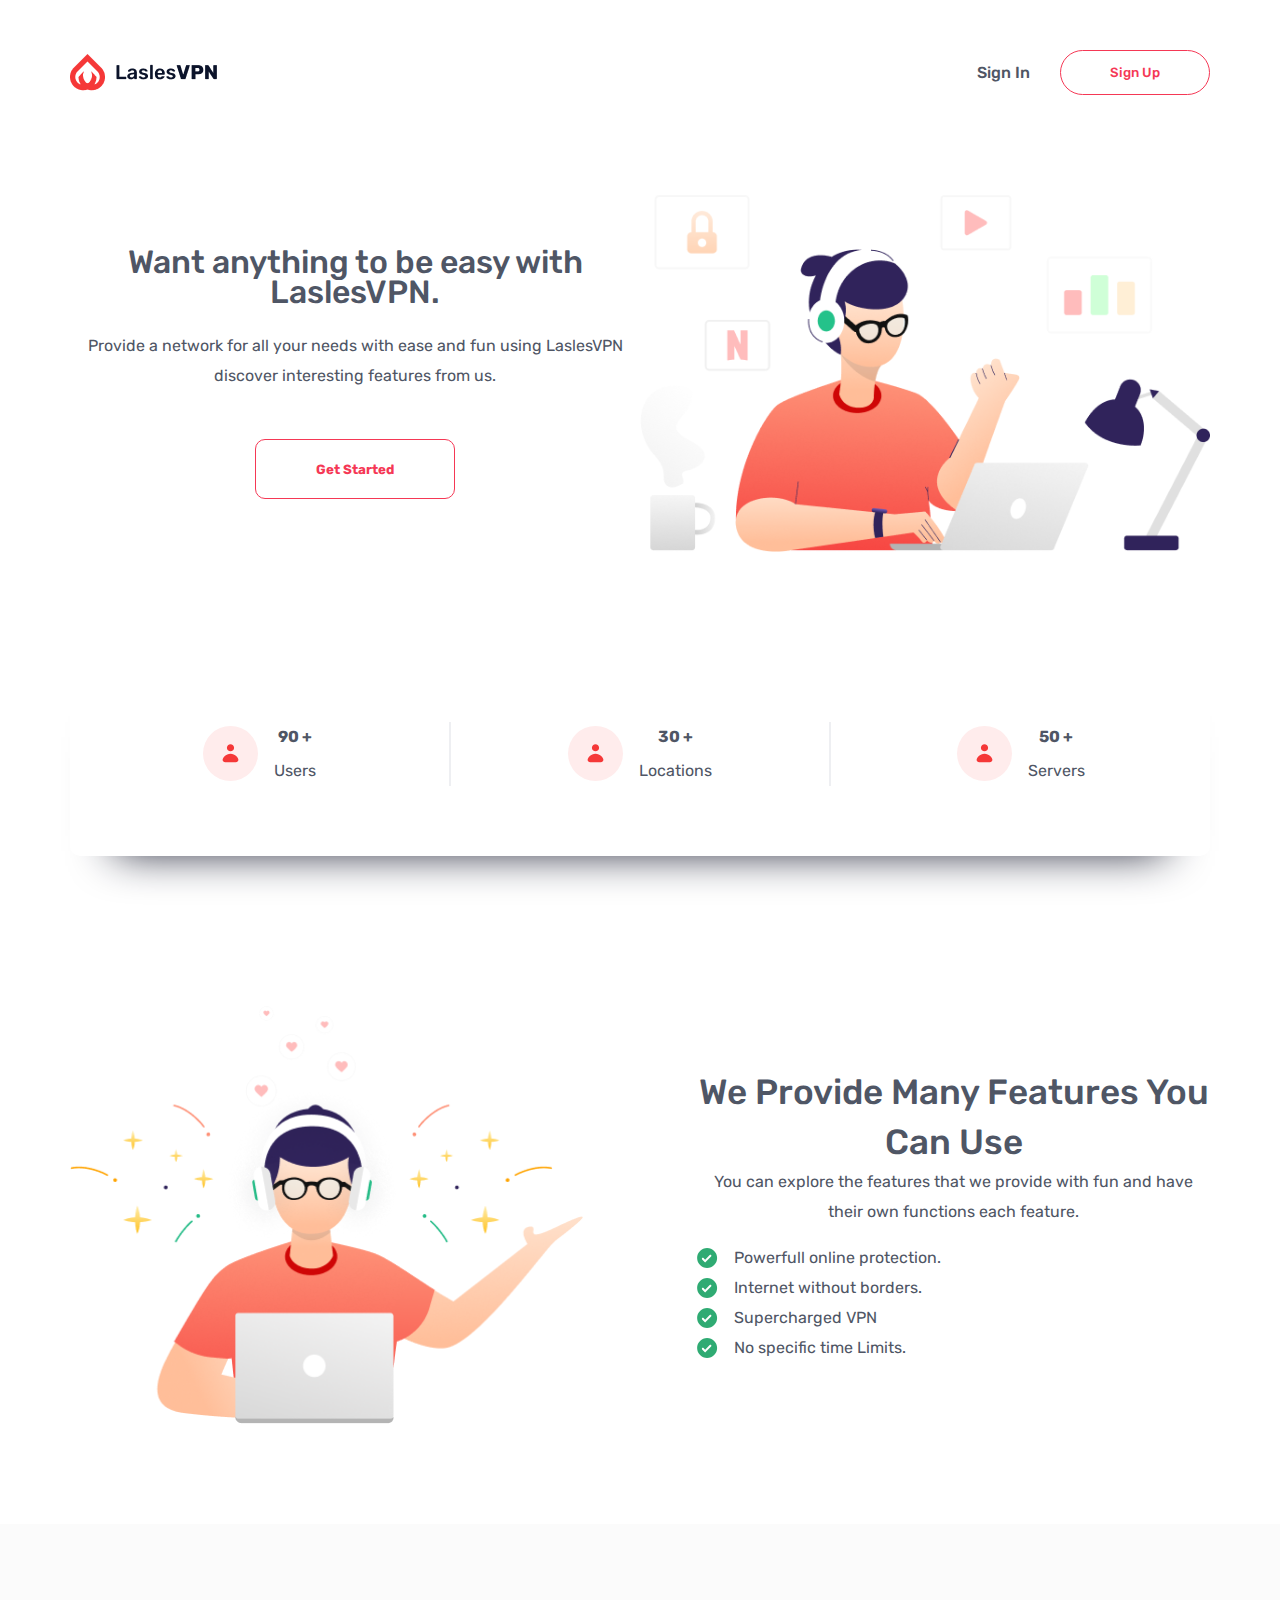
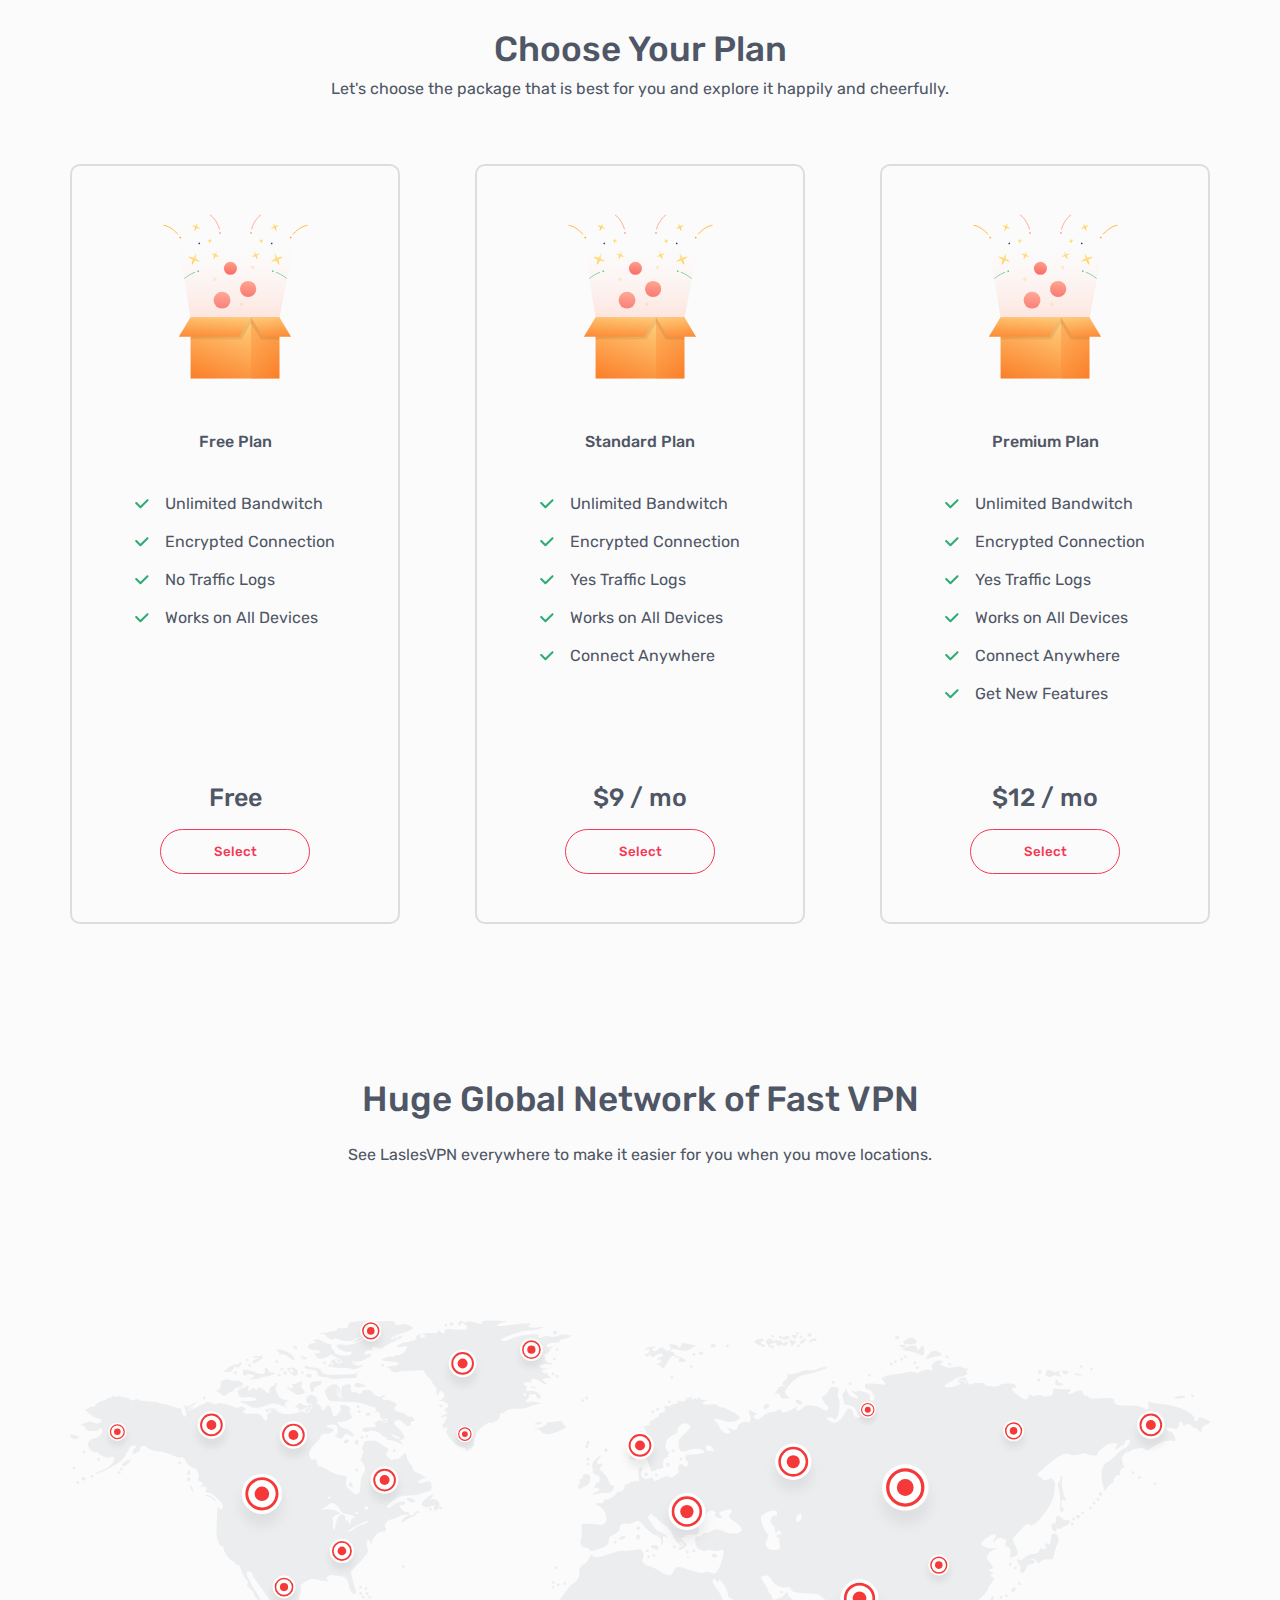
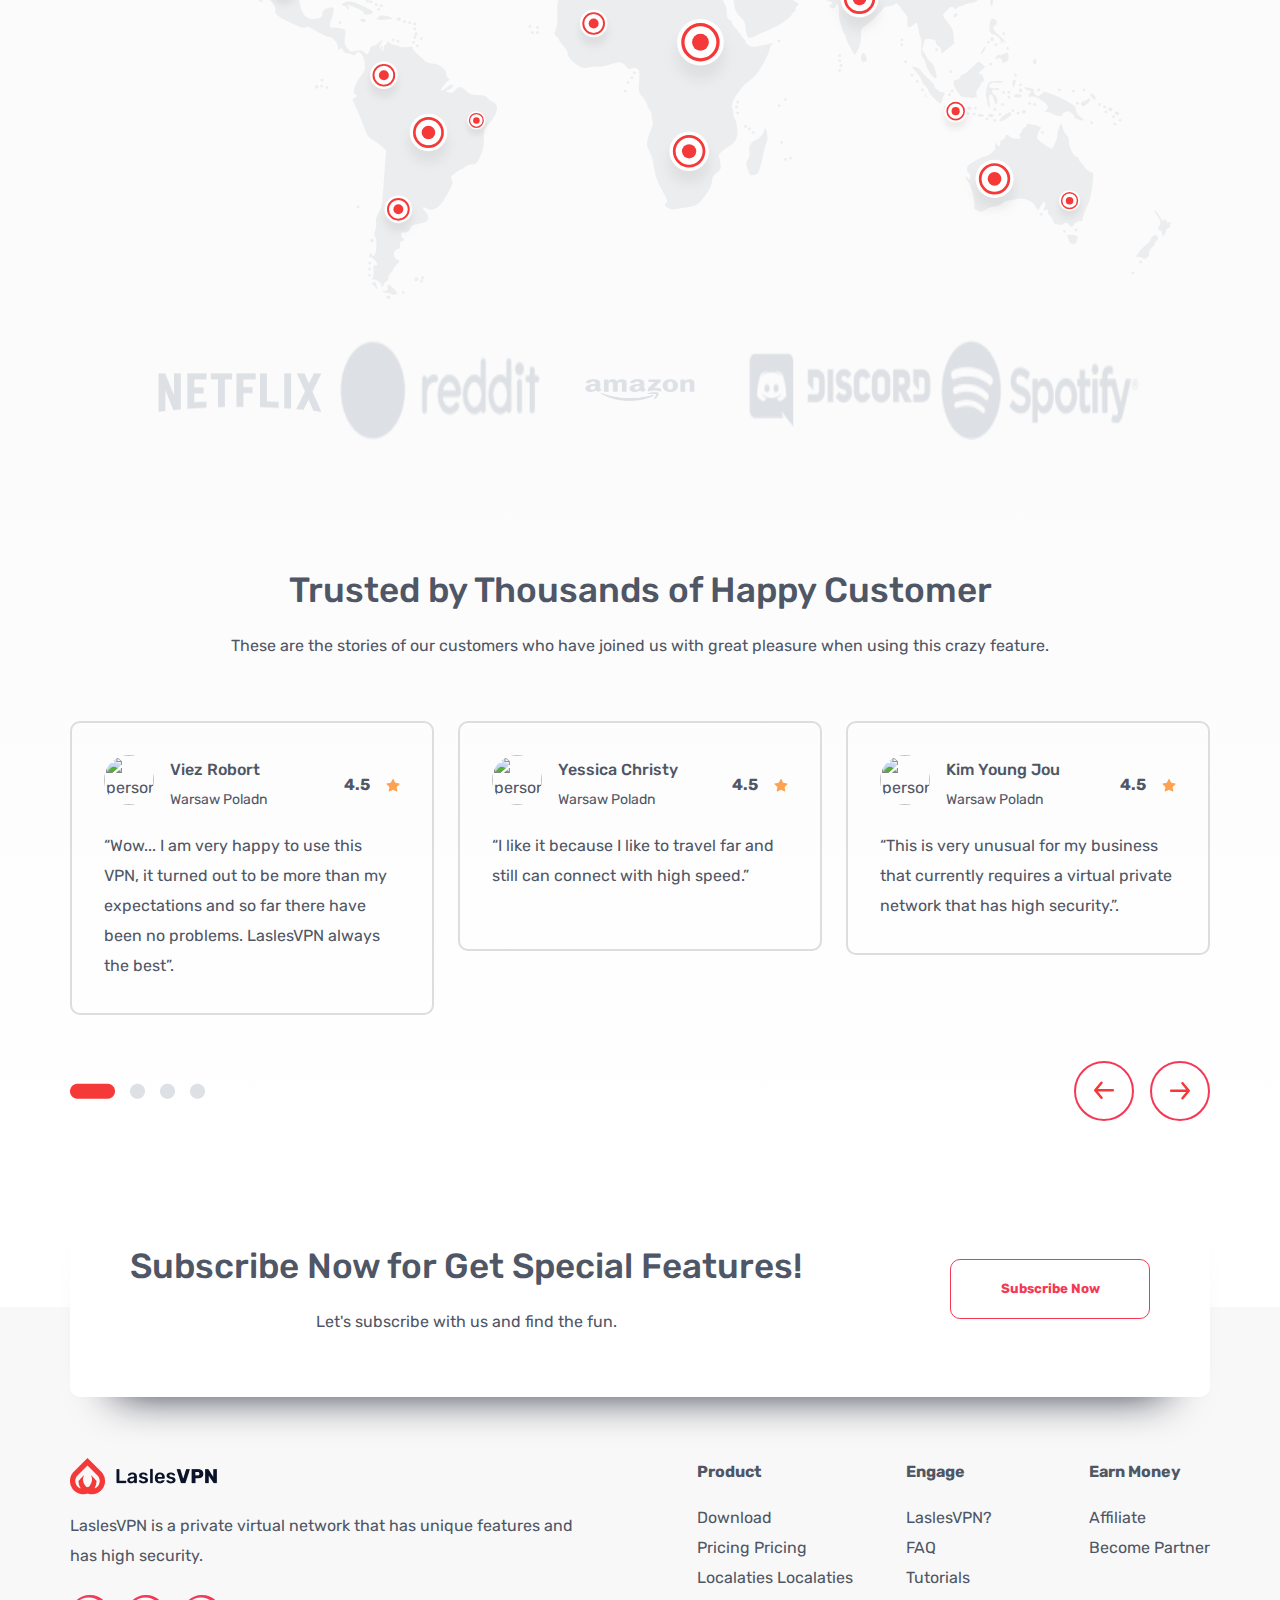
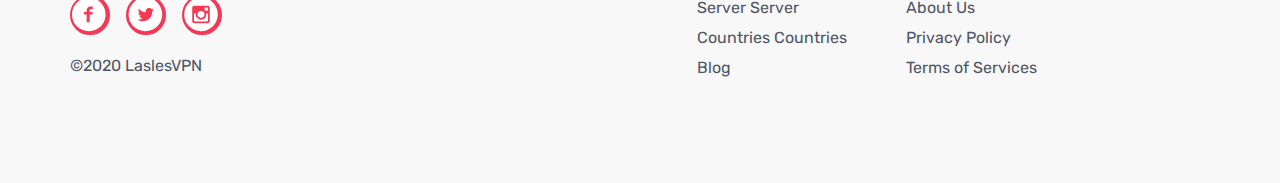
==== index.html @ 98fa870f "mobile-responsive" ====
<html>

<head>
    <title>Lasles VPN </title>
    <meta name="viewport" content="width=device-width, initial-scale=1.0">
    <link
        href="https://fonts.googleapis.com/css2?family=Rubik:ital,wght@0,300;0,400;0,500;0,700;0,800;1,300;1,400&display=swap"
        rel="stylesheet">
    <link rel="stylesheet" href="../css/reset.css">
    <link rel="stylesheet" href="../css/layout.css">
    <link rel="stylesheet" href="../css/style.css">
</head>

<body id="body">
    <header class="navbar-section ">
        <nav class="navbar d--flex flex--column-toggle justify-content--between whitespace-aside">
            <div class="d--flex align-items--center justify-content--between">
                <a href="#" title="Homepage">
                    <img src="./images/Logo.png" alt="LaslesVPN logo">
                </a>
                <button class="navbar__hamburger-button mobile-only" id="hamburger-btn">
                    <img class="navbar__hamburger--size-sm" src="./images/hamburger.svg"
                        alt="menu to toggle navigation options ">
                </button>
            </div>
            <ul class=" align-self--center d--flex flex--column-toggle" id="nav-items-container">
                <li class="nav-item">
                    <a class="nav-item__link" href="#" title="About">About</a>
                </li>
                <li class="nav-item">
                    <a class="nav-item__link" href="#" title="Features">Features</a>
                </li>
                <li class="nav-item">
                    <a class="nav-item__link" href="#" title="Pricing">Pricing</a>
                </li>
                <li class="nav-item">
                    <a class="nav-item__link" href="#" title="Testimonial">Testimonial</a>
                </li>
                <li class="nav-item">
                    <a class="nav-item__link" href="#" title="Help">Help</a>
                </li>
                <li class="mobile-only" class="nav-item">
                    <a class="nav-item__link" href="#" title="Help">Sign In</a>
                </li>
                <li class="mobile-only" class="nav-item">
                    <a class="nav-item__link" href="#" title="Help">Sign Up</a>
                </li>
            </ul>
            <ul class=" mobile--hidden-flex d--flex flex--column-toggle align-items--center ">
                <li class="nav-item">
                    <a class="nav-item__link text--bold-500" href="#" title="Sign In">
                        Sign In
                    </a>
                </li>
                <li class="nav-item">
                    <a href="#" title="Sign Up">
                        <button class="button button--rounded">
                            Sign Up
                        </button>
                    </a>
                </li>
            </ul>
        </nav>
    </header>

    <section class="banner-section ">
        <div class="d--flex justify-content--between align-items--center flex--column-toggle whitespace-aside">
            <div class="text--center flex--one content--width-100">
                <h1 class="text--bold-500 text--lineheight-70text--size-bg">
                    Want anything to be easy with LaslesVPN.
                </h1>
                <p class="margin--t-4">
                    Provide a network for all your needs with ease and fun using LaslesVPN discover interesting features
                    from us.
                </p>
                <button class="button button--flat margin--t-5">
                    Get Started
                </button>
            </div>
            <div class="flex--one content--width-100 mobile-only-margin--t-5">
                <img class="banner__image" src="./images/working.png" alt="banner image of a person working privately">
            </div>
        </div>
    </section>

    <section class="info-section ">
        <div class="d--flex align-items--center justify-content--between info-section__box whitespace-aside">
            <div class="flex--center flex--one info-item flex--column-toggle ">
                <div class="info__icon-box--rounded flex--center">
                    <img src="./images/user.svg" alt="user.svg">
                </div>
                <div
                    class="d--flex align-items--center justify-content-center flex--column beside-mobile-margin--l-3 mobile-only-margin--t-3">
                    <p class="text--bold-700">
                        90 +
                    </p>
                    <p class="margin--t-1">
                        Users
                    </p>
                </div>
            </div>
            <div class="flex--center flex--one info-item flex--column-toggle ">
                <div class="info__icon-box--rounded flex--center">
                    <img src="./images/user.svg" alt="user.svg">
                </div>
                <div class="flex--center flex--column beside-mobile-margin--l-3 mobile-only-margin--t-3">
                    <p class="text--bold-700">
                        30 +
                    </p>
                    <p class="margin--t-1">
                        Locations
                    </p>
                </div>
            </div>
            <div class="flex--center flex--one info-item flex--column-toggle ">
                <div class="info__icon-box--rounded flex--center">
                    <img src="./images/user.svg" alt="user.svg">
                </div>
                <div class="flex--center flex--column beside-mobile-margin--l-3 mobile-only-margin--t-3">
                    <p class="text--bold-700">
                        50 +
                    </p>
                    <p class="margin--t-1">
                        Servers
                    </p>
                </div>
            </div>
        </div>
    </section>

    <section class="features-section ">
        <div class="d--flex justify-content-between align-items--center flex--column-toggle whitespace-aside">
            <img class="flex--one content--width-100" src="./images/features.png" alt="amazed by features">
            <div class="beside-mobile__gap">

            </div>
            <div class="content--width-100 flex--one mobile-only-margin--t-5  ">
                <h2 class="text--size-md text--bold-500 text--center text--line text--lineheight-50">We Provide Many
                    Features You Can Use</h2>
                <h4 class="text--size-nm text--bold-nm text--center ">
                    You can explore the features that we provide with fun and have their own functions each feature.
                </h4>
                <ul class="margin--t-3">
                    <li>
                        <div class="d--flex">
                            <img class="feature__image" src="./images/check.svg">
                            <p>Powerfull online protection.</p>
                        </div>
                    </li>
                    <li>
                        <div class="d--flex">
                            <img class="feature__image" src="./images/check.svg">
                            <p>Internet without borders.</p>
                        </div>
                    </li>
                    <li>
                        <div class="d--flex">
                            <img class="feature__image" src="./images/check.svg">
                            <p>Supercharged VPN</p>
                        </div>
                    </li>
                    <li>
                        <div class="d--flex">
                            <img class="feature__image" src="./images/check.svg">
                            <p> No specific time Limits.</p>
                        </div>
                    </li>
                </ul>
            </div>
        </div>
    </section>

    <section class="plans-section ">
        <div class="whitespace-aside">
            <h2 class="text--bold-500 text--size-md text--lineheight-50 text--center ">
                Choose Your Plan
            </h2>
            <h4 class="text--center text--bold-400">
                Let's choose the package that is best for you and explore it happily and cheerfully.
            </h4>

            <ul class="plan-items-container d--flex justify-content--between align-items--center flex--column-toggle">
                <li class="plan-item content--width-100 flex--one d--flex flex--column">
                    <div class="flex--center">
                        <img class="margin--t-5 plans__image-gift" src="./images/gift.svg" alt="gift.svg">
                    </div>
                    <p class="text--bold-500 text--center margin--t-5">Free Plan</p>
                    <div class="d--flex justify-content--center">
                        <ul class=" margin--t-4">
                            <li class="d--flex margin--t-2">
                                <img class="plans__image-checked" src="./images/checked.svg" alt="checked.svg">
                                <p> Unlimited Bandwitch </p>
                            </li>
                            <li class="d--flex margin--t-2">
                                <img class="plans__image-checked" src="./images/checked.svg" alt="checked.svg">
                                <p> Encrypted Connection </p>
                            </li>
                            <li class="d--flex margin--t-2">
                                <img class="plans__image-checked" src="./images/checked.svg" alt="checked.svg">
                                <p> No Traffic Logs </p>
                            </li>
                            <li class="d--flex margin--t-2">
                                <img class="plans__image-checked" src="./images/checked.svg" alt="checked.svg">
                                <p> Works on All Devices </p>
                            </li>
                        </ul>
                    </div>
                    <div class="d--flex justify-content--end align-items--center flex--column flex--grow-1 margin--b-5">
                        <p class="text--bold-500 margin--t-5 text--size-sm">Free</p>
                        <button class="button button--rounded margin--t-3">
                            Select
                        </button>
                    </div>
                </li>
                <li class="plan-item content--width-100 flex--one d--flex flex--column">
                    <div class="flex--center">
                        <img class="margin--t-5 plans__image-gift" src="./images/gift.svg" alt="gift.svg">
                    </div>
                    <p class="text--bold-500 text--center margin--t-5">Standard Plan</p>
                    <div class="d--flex justify-content--center">
                        <ul class=" margin--t-4">
                            <li class="d--flex margin--t-2">
                                <img class="plans__image-checked" src="./images/checked.svg" alt="checked.svg">
                                <p> Unlimited Bandwitch </p>
                            </li>
                            <li class="d--flex margin--t-2">
                                <img class="plans__image-checked" src="./images/checked.svg" alt="checked.svg">
                                <p> Encrypted Connection </p>
                            </li>
                            <li class="d--flex margin--t-2">
                                <img class="plans__image-checked" src="./images/checked.svg" alt="checked.svg">
                                <p> Yes Traffic Logs </p>
                            </li>
                            <li class="d--flex margin--t-2">
                                <img class="plans__image-checked" src="./images/checked.svg" alt="checked.svg">
                                <p> Works on All Devices </p>
                            </li>
                            <li class="d--flex margin--t-2">
                                <img class="plans__image-checked" src="./images/checked.svg" alt="checked.svg">
                                <p> Connect Anywhere </p>
                            </li>
                        </ul>
                    </div>
                    <div class="d--flex justify-content--end align-items--center flex--column flex--grow-1 margin--b-5">
                        <p class="text--bold-500 margin--t-5 text--size-sm">$9 / <span>mo</span></p>
                        <button class="button button--rounded margin--t-3">
                            Select
                        </button>
                    </div>
                </li>
                <li class="plan-item content--width-100 flex--one d--flex flex--column">
                    <div class="flex--center">
                        <img class="margin--t-5 plans__image-gift" src="./images/gift.svg" alt="gift.svg">
                    </div>
                    <p class="text--bold-500 text--center margin--t-5">Premium Plan</p>
                    <div class="d--flex justify-content--center">
                        <ul class=" margin--t-4">
                            <li class="d--flex margin--t-2">
                                <img class="plans__image-checked" src="./images/checked.svg" alt="checked.svg">
                                <p> Unlimited Bandwitch </p>
                            </li>
                            <li class="d--flex margin--t-2">
                                <img class="plans__image-checked" src="./images/checked.svg" alt="checked.svg">
                                <p> Encrypted Connection </p>
                            </li>
                            <li class="d--flex margin--t-2">
                                <img class="plans__image-checked" src="./images/checked.svg" alt="checked.svg">
                                <p> Yes Traffic Logs </p>
                            </li>
                            <li class="d--flex margin--t-2">
                                <img class="plans__image-checked" src="./images/checked.svg" alt="checked.svg">
                                <p> Works on All Devices </p>
                            </li>
                            <li class="d--flex margin--t-2">
                                <img class="plans__image-checked" src="./images/checked.svg" alt="checked.svg">
                                <p> Connect Anywhere </p>
                            </li>
                            <li class="d--flex margin--t-2">
                                <img class="plans__image-checked" src="./images/checked.svg" alt="checked.svg">
                                <p> Get New Features </p>
                            </li>
                        </ul>
                    </div>
                    <div class="d--flex justify-content--end align-items--center flex--column flex--grow-1 margin--b-5">
                        <p class="text--bold-500 margin--t-5 text--size-sm">$12 / <span>mo</span></p>
                        <button class="button button--rounded margin--t-3">
                            Select
                        </button>
                    </div>
                </li>
            </ul>
        </div>
    </section>

    <section class="network-section ">
        <div class="whitespace-aside">
            <!-- <div> -->
            <h2 class="text--size-md text--bold-500 text--center text--lineheight-50">
                Huge Global Network of Fast VPN
            </h2>
            <p class="text--bold-400 text--center margin--t-3">
                See LaslesVPN everywhere to make it easier for you when you move locations.
            </p>
            <!-- </div> -->
            <img class="network__image content--width-100" src="./images/Huge Global.svg" alt="a picture of world map">
        </div>
    </section>

    <section class="sponser-section ">
        <div class=" sponser__image-container flex--center whitespace-aside">
            <img class="sponser__image" src="./images/netflix.png" alt="netflix logo">
            <img class="sponser__image" src="./images/reddit.png" alt="reddit logo">
            <img class="sponser__image" src="./images/amazon.png" alt="amazon logo">
            <img class="sponser__image" src="./images/discord.png" alt="discord logo">
            <img class="sponser__image" src="./images/spotify.png" alt="spotify logo">
        </div>
    </section>

    <section class="testimonial-section ">
        <div class="whitespace-aside">
            <h2 class="text--size-md text--bold-500 text--lineheight-50 text--center ">
                Trusted by Thousands of Happy Customer
            </h2>
            <h4 class="text--bold-400 text--center margin--t-3">
                These are the stories of our customers who have joined us with great pleasure when using this crazy
                feature.
            </h4>
            <div class="testimonial__items-container flex--column-toggle flex--center">
                <div class="testimonial__item">
                    <div class="d--flex">
                        <img class="testimonial__image-sm-round" src="https://thispersondoesnotexist.com/image"
                            alt="person.jpg">
                        <div class="flex--grow-1 justify-content--end margin--l-3">
                            <p class="text--bold-500">Viez Robort</p>
                            <p class="text--size-vm">Warsaw Poladn</p>
                        </div>
                        <div class="flex--center">
                            <p class="text--bold"> 4.5 </p>
                            <img class="margin--l-3" src="./images/star.svg">
                        </div>
                    </div>
                    <p class="margin--t-3">
                        “Wow... I am very happy to use this VPN, it turned out to be more than my expectations and
                        so far there have been no problems. LaslesVPN always the best”.
                    </p>
                </div>
                <div class="testimonial__item">
                    <div class="d--flex">
                        <img class="testimonial__image-sm-round" src="https://thispersondoesnotexist.com/image"
                            alt="person.jpg">
                        <div class="flex--grow-1 justify-content--end margin--l-3">
                            <p class="text--bold-500">Yessica Christy</p>
                            <p class="text--size-vm">Warsaw Poladn</p>
                        </div>
                        <div class="flex--center">
                            <p class="text--bold"> 4.5 </p>
                            <img class="margin--l-3" src="./images/star.svg">
                        </div>
                    </div>
                    <p class="margin--t-3">
                        “I like it because I like to travel far and still can connect with high speed.”
                    </p>
                </div>
                <div class="testimonial__item">
                    <div class="d--flex">
                        <img class="testimonial__image-sm-round" src="https://thispersondoesnotexist.com/image"
                            alt="person.jpg">
                        <div class="flex--grow-1 justify-content--end margin--l-3">
                            <p class="text--bold-500">Kim Young Jou</p>
                            <p class="text--size-vm">Warsaw Poladn</p>
                        </div>
                        <div class="flex--center">
                            <p class="text--bold"> 4.5 </p>
                            <img class="margin--l-3" src="./images/star.svg">
                        </div>
                    </div>
                    <p class="margin--t-3">
                        “This is very unusual for my business that currently requires a virtual private network that has
                        high security.”.
                    </p>
                </div>
            </div>

            <div class="d--flex justify-content--between align-items--center margin--t-3">
                <div>
                    <img src="./images/Group 1300.png" alt="current indicator for testimonals">
                </div>
                <div class="d--flex justify-content--between">
                    <div class="testimonial__image-control flex--center">
                        <img class="testimonial__image-left" src="./images/left.svg" alt="let arrow">
                    </div>
                    <div class="testimonial__image-control flex--center margin--l-3">
                        <img class="testimonial__image-right" src="./images/left.svg" alt="right arrow">
                    </div>
                </div>
            </div>
        </div>
    </section>

    <section class="subscription-section ">
        <div
            class="d--flex flex--column-toggle justify-content--between align-items--center subscription__box whitespace-aside">
            <div>
                <h2 class="text--bold-500 text--lineheight-50 text--size-md text--center">Subscribe Now for Get Special
                    Features!</h2>
                <h4 class="text--bold-400 text--center margin--t-3 ">Let's subscribe with us and find the fun.</h4>
            </div>
            <button class="button button--flat mobile-only-margin--t-5">
                Subscribe Now
            </button>
        </div>
    </section>

    <footer class="footer-section ">
        <div class="d--flex justify-content--between align-items--center flex--column-toggle-reverse whitespace-aside">
            <div class="flex--one content--width-100 mobile-only-margin--t-5 mobile-only-text--center">
                <img src="./images/Logo.png" alt="logo of LaslesVPN">
                <p class="margin--t-3">
                    LaslesVPN is a private virtual network that has unique features and has high security.
                </p>
                <div class="d--flex margin--t-4 mobile-only-justify-content--center">
                    <div class="footer__image-container">
                        <img src="./images/facebook.svg" alt="facebook logo">
                    </div>
                    <div class="footer__image-container">
                        <img src="./images/twitter.svg" alt="twitter logo">
                    </div>
                    <div class="footer__image-container">
                        <img src="./images/insta.svg" alt="instagram logo">
                    </div>
                </div>
                <p class=" mobile-only-text--center margin--t-3">©2020 LaslesVPN</p>
            </div>
            <div class="beside-mobile__gap">
            </div>
            <div class="flex--one content--width-100 d--flex justify-content--between">
                <div>
                    <p class="text--bold">Product</p>
                    <ul class="margin--t-3">
                        <li>
                            <a href="#" title="Download">Download</a>
                        </li>
                        <li>
                            Pricing
                            <a href="#" title="Pricing">Pricing</a>
                        </li>
                        <li>
                            Localaties
                            <a href="#" title="Localaties">Localaties</a>
                        </li>
                        <li>
                            Server
                            <a href="#" title="Server">Server</a>
                        </li>
                        <li>
                            Countries
                            <a href="#" title="Countries">Countries</a>
                        </li>
                        <li>
                            <a href="#" title="Blog">Blog</a>

                        </li>
                    </ul>
                </div>
                <div>
                    <p class="text--bold">Engage</p>
                    <ul class="margin--t-3">
                        <li>
                            <a href="#" title="LaslesVPN?">LaslesVPN?</a>
                        </li>
                        <li>
                            <a href="#" title="FAQ">FAQ</a>
                        </li>
                        <li>
                            <a href="#" title="Tutorials">Tutorials</a>
                        </li>
                        <li>
                            <a href="#" title="About Us">About Us</a>
                        </li>
                        <li>
                            <a href="#" title="Privacy Policy">Privacy Policy</a>
                        </li>
                        <li>
                            <a href="#" title="Terms of Services">Terms of Services</a>
                        </li>
                    </ul>
                </div>
                <div>
                    <p class="text--bold">Earn Money</p>
                    <ul class="margin--t-3">
                        <li>
                            <a href="#" title="Affiliate">Affiliate</a>

                        </li>
                        <li>
                            <a href="#" title="Become Partner">Become Partner</a>

                        </li>
                    </ul>
                </div>
            </div>
        </div>
    </footer>
</body>

<script>
    let hamburger_btn = document.getElementById("hamburger-btn");
    if (hamburger_btn) {
        hamburger_btn.addEventListener('click', () => {
            let nav_items = document.getElementById("nav-items-container");
            if (nav_items) {
                // nav_items.style.height="200px";
                nav_items.classList.toggle("nav-items-container--show")
            }
        })
    }
</script>

</html>
---- css/layout.css ----
.whitespace-aside {
  max-width: 1140px;
  margin-right: auto;
  margin-left: auto;
  padding-right: 15px;
  padding-left: 15px;
}

.navbar-section {
  padding-top: 30px;
}

.banner-section {
  padding-top: 40px;
}

/* info */
.info-section {
  padding-top: 40px;
  padding-bottom: 40px;
  margin-right: 15px;
  margin-left: 15px;
}

/* features */
.features-section {
  padding-top: 40px;
  padding-bottom: 40px;
}

/* plans */
.plans-section {
  padding-top: 50px;
  padding-bottom: 40px;
}

.plan-items-container {
  padding-top: 60px;
}

/* network */
.network-section {
  padding-top: 40px;
}

/* network */
.network__image {
  padding-top: 40px;
}

/* sponser */
.sponser-section {
  padding-top: 40px;
}

/* testimonial */
.testimonial-section {
  padding-top: 40px;
  padding-bottom: 40px;
}

.testimonial__items-container {
  padding-top: 30px;
  padding-bottom: 30px;
}

/* subscription */
.subscription-section {
  padding-top: 20px;
  padding-bottom: 20px;
  z-index: 10;
  position: relative;
  margin-left: 15px;
  margin-right: 15px;
}

.footer-section {
  padding-top: 150px;
  padding-bottom: 100px;
  background-color: #f8f8f8;
  position: absolute;
  left: 0;
  right: 0;
  margin-top: -110px;
  z-index: 5;
}

@media screen and (min-width: 992px) {
  .whitespace-aside {
    padding-left: 0;
    padding-right: 0;
  }

  .navbar-section {
    padding-top: 50px;
  }

  .banner-section {
    padding-top: 100px;
  }

  /* info */
  .info-section {
    padding-top: 100px;
    padding-bottom: 50px;
  }

  /* features */
  .features-section {
    padding-top: 100px;
    padding-bottom: 100px;
  }

  /* plans */
  .plans-section {
    padding-top: 100px;
    padding-bottom: 100px;
  }

  /* network */
  .network-section {
    padding-top: 50px;
  }

  .network__image {
    padding-top: 150px;
  }

  .testimonial-section {
    padding-top: 125px;
  }

  .testimonial__items-container {
    padding-top: 60px;
  }
}
---- css/style.css ----
.navbar-section,
.banner-section,
.info-section,
.features-section {
  background-color: white;
}

.plans-section,
.network-section,
.sponser-section {
  background-color: #fbfbfb;
}
.testimonial-section {
  background: linear-gradient(#fbfbfb, white);
}

/* helper classes */
.d--flex {
  display: flex;
}
.align-items--center {
  align-items: center;
}
.justify-content--between {
  justify-content: space-between;
}
.justify-content--center {
  justify-content: center;
}
.justify-content--end {
  justify-content: flex-end;
}
.flex--column-toggle {
  flex-direction: column;
}

.flex--center {
  display: flex;
  align-items: center;
  justify-content: center;
}

.flex--column-toggle-reverse {
  flex-direction: column-reverse;
}
.flex--column {
  flex-direction: column;
}
.align-self--center {
  align-self: center;
}
.flex--one {
  flex: 1;
}
.flex--grow-1 {
  flex-grow: 1;
}
.content--width-100 {
  width: 100%;
}

.text--bold-400 {
  font-weight: 400;
}
.text--bold-500 {
  font-weight: 500;
}
.text--bold-700 {
  font-weight: 700;
}
.text--bold {
  font-weight: bold;
}
.text--lineheight-70 {
  line-height: 70px;
}
.text--lineheight-50 {
  line-height: 50px;
}
.text--center {
  text-align: center;
}

.text--size-bg {
  font-size: 50px;
}
.text--size-md {
  font-size: 35px;
}
.text--size-sm {
  font-size: 25px;
}

.text--size-nm {
  font-size: 1rem;
}
.text--size-vm {
  font-size: 0.88rem;
}

.text--bold-nm {
  font-weight: 400;
}

.margin--t-1 {
  margin-top: 0.25rem;
}

.margin--t-2 {
  margin-top: 0.5rem;
}
.margin--t-3 {
  margin-top: 1rem;
}
.margin--t-4 {
  margin-top: 1.5rem;
}
.margin--t-5 {
  margin-top: 3rem;
}
.mobile-only-margin--t-3 {
  margin-top: 1rem;
}
.mobile-only-margin--t-5 {
  margin-top: 3rem;
}
.mobile-only-text--center {
  text-align: center;
}
.mobile-only-justify-content--center {
  justify-content: center;
}

.margin--l-1 {
  margin-left: 0.25rem;
}

.margin--l-2 {
  margin-left: 0.5rem;
}
.margin--l-3 {
  margin-left: 1rem;
}
.beside-mobile-margin--l-3 {
  margin-left: 0rem;
}
.margin--l-4 {
  margin-left: 1.5rem;
}
.margin--l-5 {
  margin-left: 3rem;
}
.mobile-only-margin--l-5 {
  margin-left: 3rem;
}

.margin--b-2 {
  margin-bottom: 0.5rem;
}
.margin--b-3 {
  margin-bottom: 1rem;
}
.beside-mobile-margin--b-3 {
  margin-bottom: 0rem;
}
.margin--b-4 {
  margin-bottom: 1.5rem;
}
.margin--b-5 {
  margin-bottom: 3rem;
}
.mobile-only-margin--b-5 {
  margin-bottom: 3rem;
}

.button {
  background-color: transparent;
  border: 1px solid #f53855;
  color: #f53855;
  font-family: Rubik;
}
.button:hover {
  background-color: #f53855;
  color: white;
  box-shadow: 0px 30px 30px -20px #f53855;
}
.button--rounded {
  height: 45px;
  width: 150px;
  border-radius: 50px;
  font-weight: 500;
}
.button--flat {
  height: 60px;
  width: 200px;
  border-radius: 10px;
  font-weight: 700;
}

/* end-helper class */

.navbar__hamburger--size-sm {
  height: 32px;
  width: 32px;
  cursor: pointer;
}

.mobile--hidden-flex {
  display: none;
}

#nav-items-container {
  height: 0px;
  overflow: hidden;
  transition: all 0.2s linear;
}


#nav-items-container.nav-items-container--show {
  height: 220px;
}

.nav-item__link:hover {
  color: #f53855;
}

.banner__image {
  width: 100%;
  max-width: 100%;
}

/* info */
.info__icon-box--rounded {
  height: 55px;
  width: 55px;
  border-radius: 70px;
  background-color: #ffecec;
}

.info-section__box {
  background-color: white;
  padding-top: 35px;
  padding-bottom: 35px;
  box-shadow: 0 40px 45px -45px #0d1025;
  border-radius: 10px;
}

.info-item:not(:first-child) {
  border-left: 2px solid #eeeff2;
}

/* features */
.feature__image {
  margin-right: 1em;
}

.beside-mobile__gap {
  flex-basis: 0%;
}

/* plans */
.plans__image-checked {
  margin-right: 1em;
}

.plan-item {
  border: 2px solid #dddddd;
  border-radius: 10px;
}
.plan-item:hover {
  border: 2px solid #f53855;
}
.plans__image-gift {
  height: 165px;
  width: 155px;
}

.plan-item:not(:first-child) {
  margin-top: 3rem;
}

/* sponser */

.sponser__image-container {
  flex-wrap: wrap;
}

.sponser__image {
  width: 200px;
  height: 100px;
}

/* testimonial */
.testimonial__item {
  border: 2px solid #dddddd;
  border-radius: 10px;
  min-height: 230px;
  padding: 2rem;
  width: 100%;
  align-self: flex-start;
}

.testimonial__item:hover {
  border: 2px solid #f53855;
}

.testimonial__image-sm-round {
  height: 50px;
  width: 50px;
  max-width: 50px;
  max-height: 50px;
  border-radius: 50%;
}

.testimonial__item {
  margin-top: 1rem;
}

.testimonial__image-control {
  height: 60px;
  width: 60px;
  /* background-color: #F53838; */
  border: 2px solid #f53855;
  border-radius: 50%;
}

.testimonial__image-right {
  transform: rotate(180deg);
}

.testimonial__image-control:hover {
  background-color: #f53855;
  box-shadow: 0px 30px 30px -20px #f53855;
  color: white;
}

/* subscription */
.subscription__box {
  box-shadow: 0 40px 45px -45px #0d1025;
  border-radius: 10px;
  padding: 60px;
  background-color: white;
}

/* footer */

.footer__image-container {
  height: 40px;
  width: 40px;
  border-radius: 50%;
  border: 2px solid #f53855;
  background-color: #f53855;
  box-shadow: 0px 30px 30px -20px #f53855;
}

.footer__image-container:hover {
  background-color: #f53855;
  color: white;
  box-shadow: 0px 5px 10px 5px #f53855;
}

.footer__image-container:not(:first-child) {
  margin-left: 1rem;
}

@media screen and (min-width: 992px) {
  .mobile-only {
    display: none;
  }

  .mobile-only-margin--t-5 {
    margin-top: 0;
  }
  .mobile-only-margin--t-3 {
    margin-top: 0;
  }
  .mobile-only-text--center {
    text-align: left;
  }
  .mobile-only-justify-content--center {
    justify-content: flex-start;
  }

  .beside-mobile-margin--l-3 {
    margin-left: 1rem;
  }

  .mobile--hidden-flex {
    display: flex;
  }

  .flex--column-toggle {
    flex-direction: row;
  }

  .flex--column-toggle-reverse {
    flex-direction: row;
  }

  .nav-item:not(:first-child) {
    margin-left: 30px;
  }
 
  /* info */
  .info-section__box {
    padding-top: 70px;
    padding-bottom: 70px;
  }
  /* features */

  .beside-mobile__gap {
    flex-basis: 10%;
  }

  /* plan */
  .plan-item {
    max-width: 330px;
    min-height: 760px;
  }

  .plan-item:not(:first-child) {
    margin-top: 0rem;
  }

  /* testimonial */
  .testimonial__item:not(:first-child) {
    margin-left: 1.5rem;
  }
  .testimonial__item {
    margin-top: 0rem;
  }
}
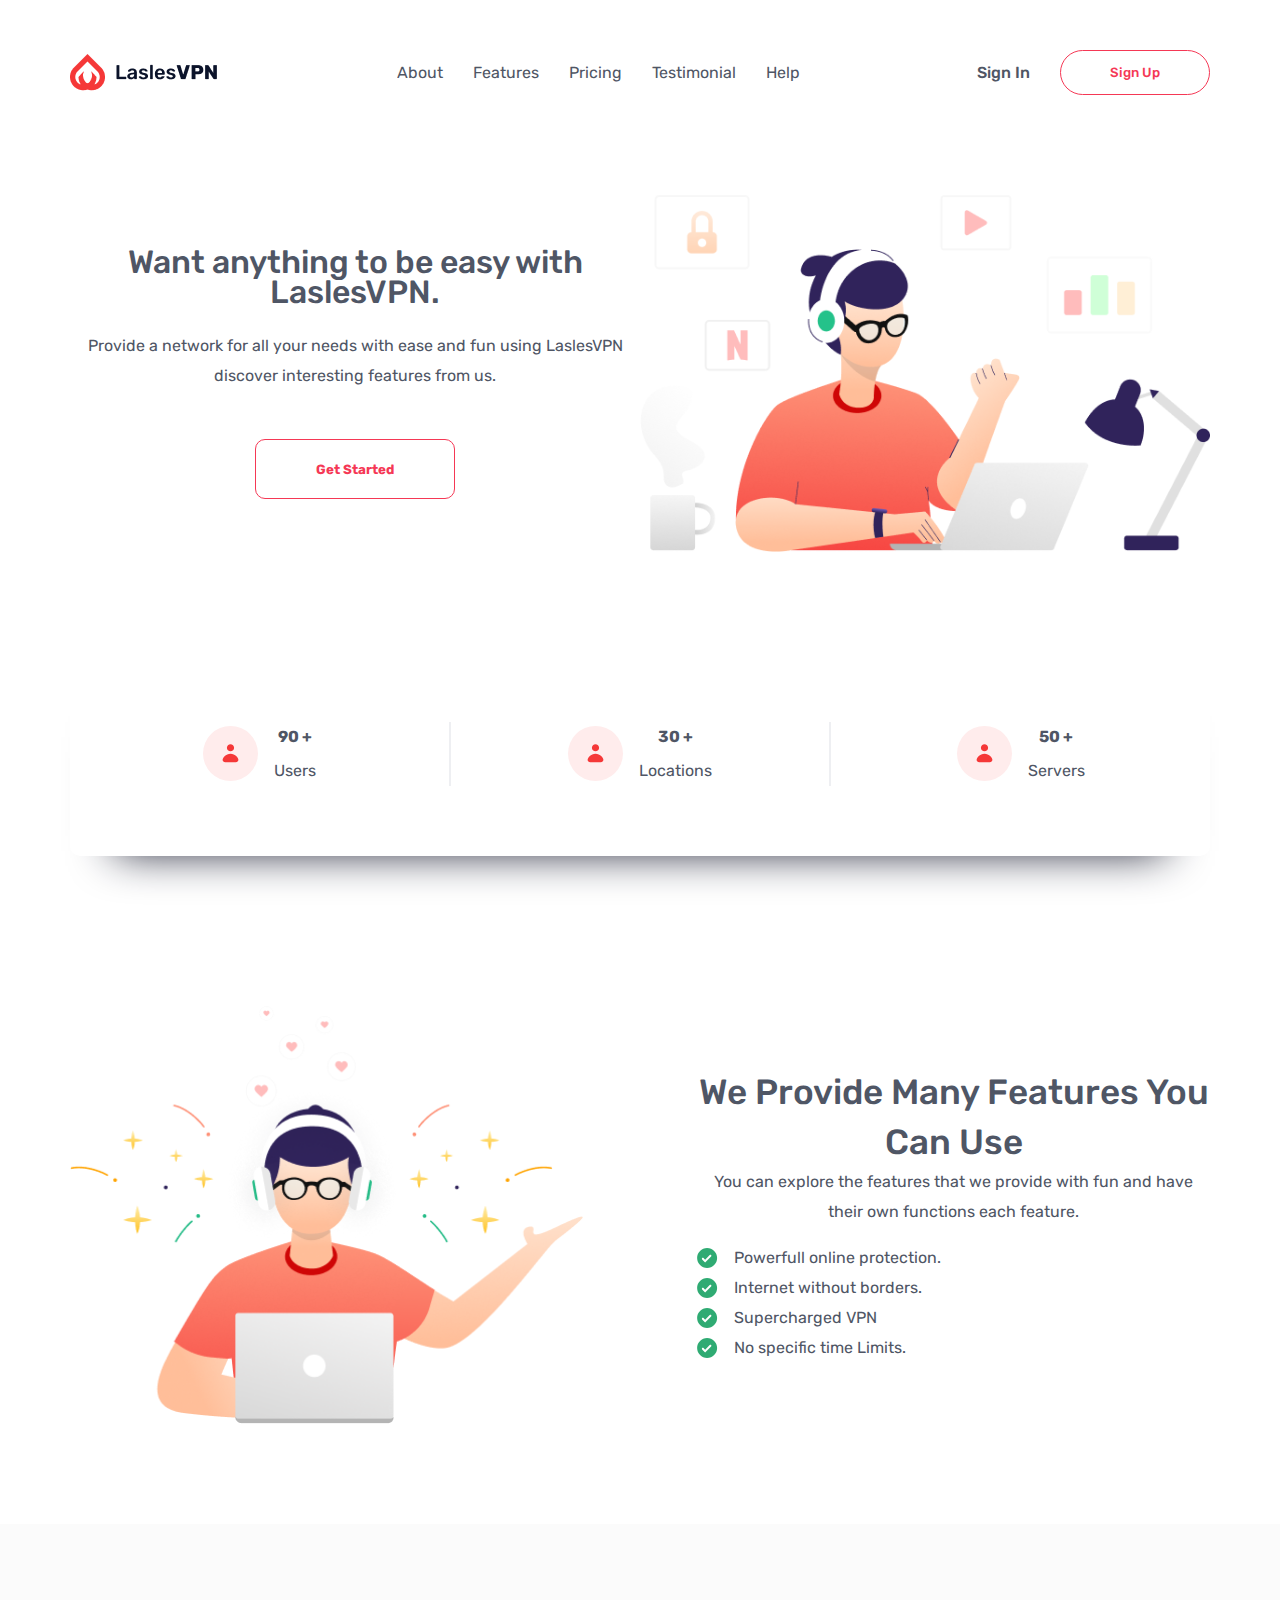
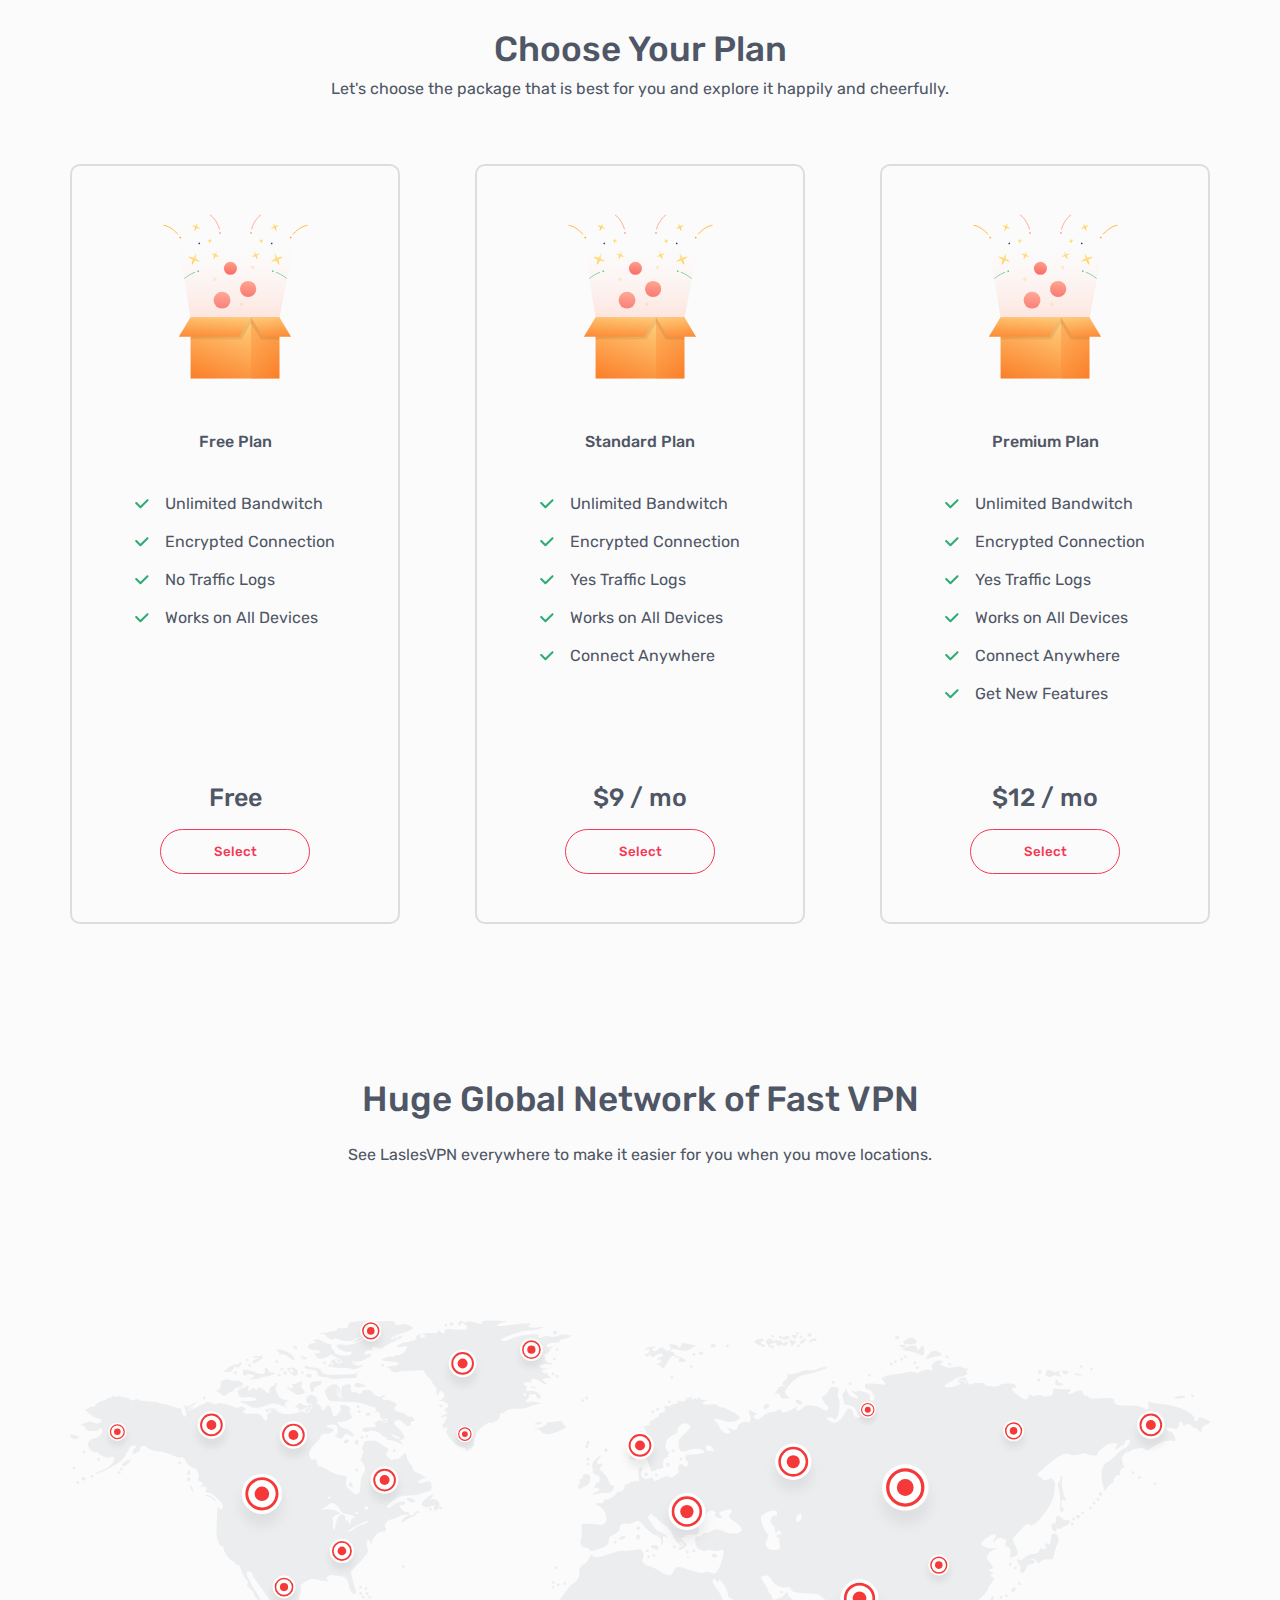
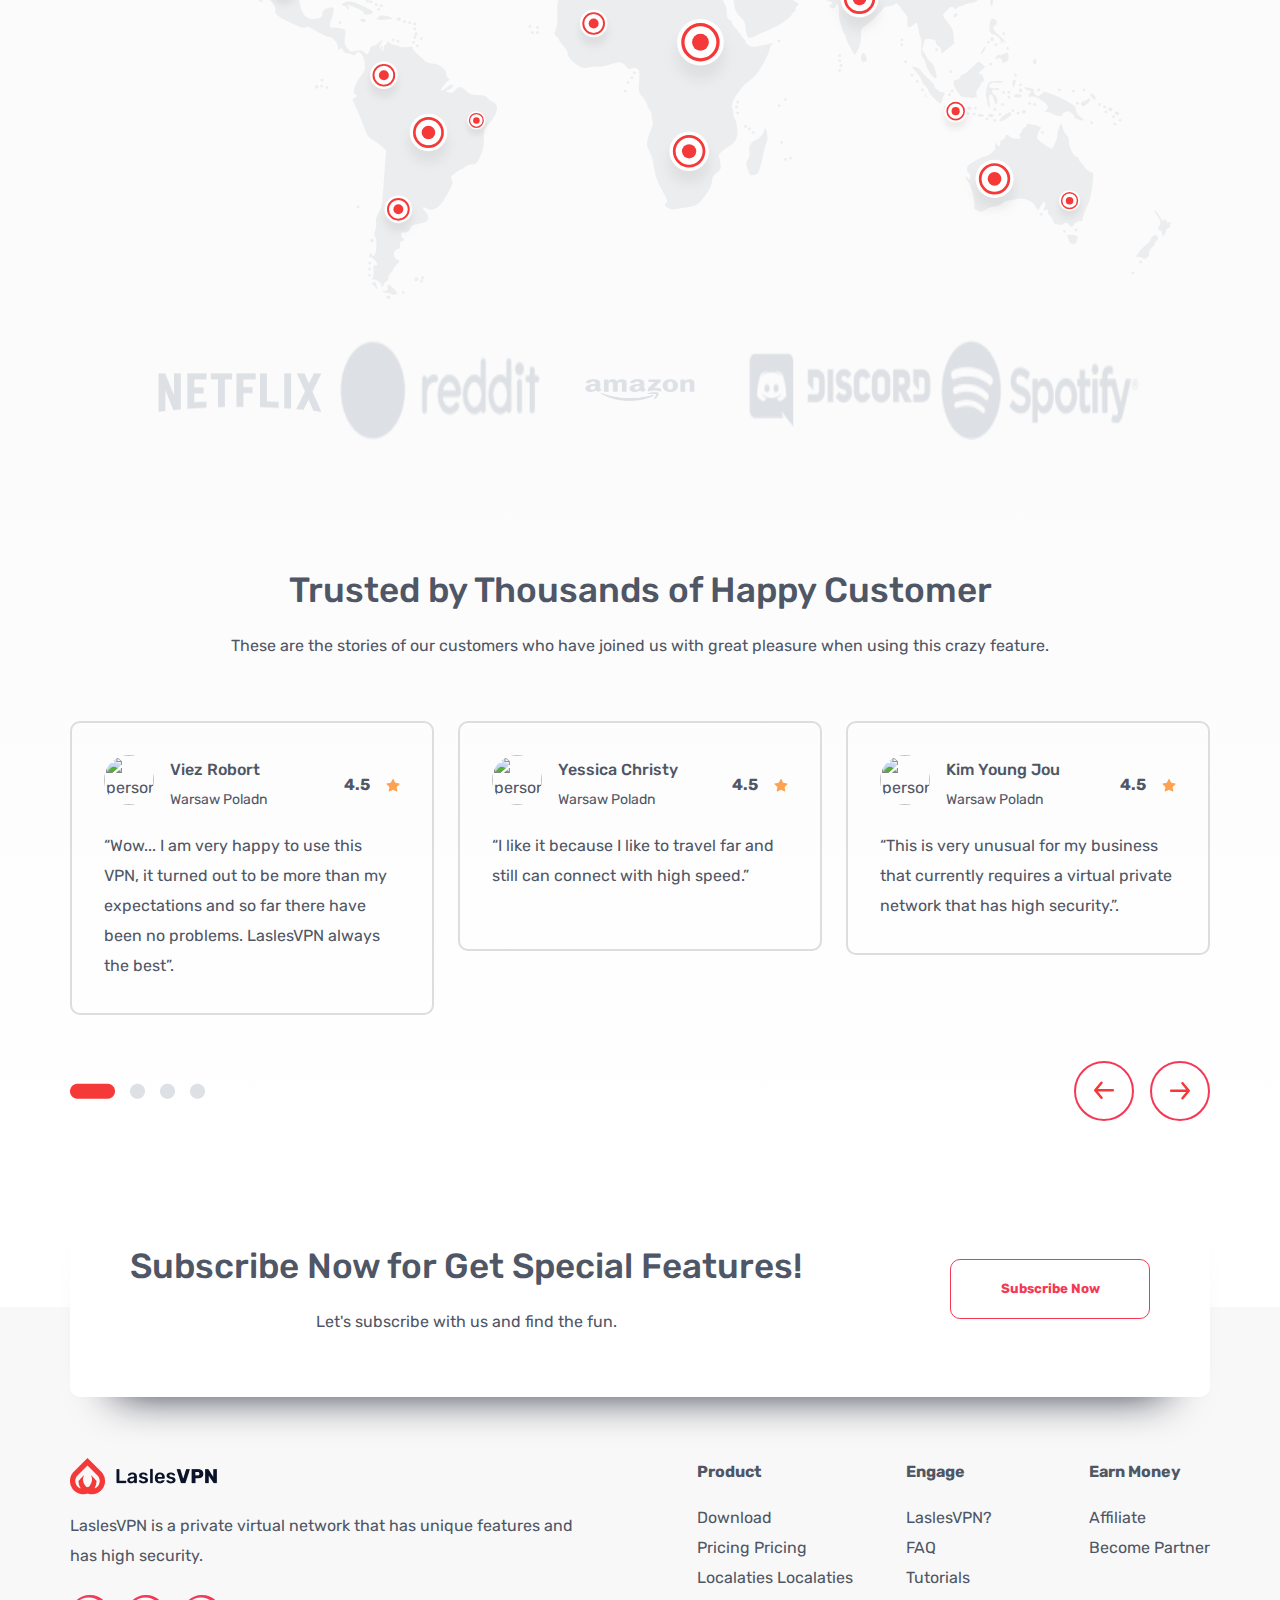
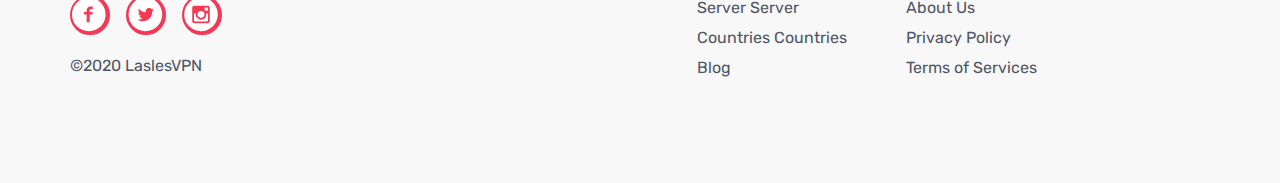
==== commit 14ea2960: "for 768" ====
--- a/index.html
+++ b/index.html
@@ -6,9 +6,9 @@
     <link
         href="https://fonts.googleapis.com/css2?family=Rubik:ital,wght@0,300;0,400;0,500;0,700;0,800;1,300;1,400&display=swap"
         rel="stylesheet">
-    <link rel="stylesheet" href="../css/reset.css">
-    <link rel="stylesheet" href="../css/layout.css">
-    <link rel="stylesheet" href="../css/style.css">
+    <link rel="stylesheet" href="css/reset.css">
+    <link rel="stylesheet" href="css/layout.css">
+    <link rel="stylesheet" href="css/style.css">
 </head>
 
 <body id="body">
@@ -294,14 +294,12 @@
 
     <section class="network-section ">
         <div class="whitespace-aside">
-            <!-- <div> -->
             <h2 class="text--size-md text--bold-500 text--center text--lineheight-50">
                 Huge Global Network of Fast VPN
             </h2>
             <p class="text--bold-400 text--center margin--t-3">
                 See LaslesVPN everywhere to make it easier for you when you move locations.
             </p>
-            <!-- </div> -->
             <img class="network__image content--width-100" src="./images/Huge Global.svg" alt="a picture of world map">
         </div>
     </section>
@@ -509,7 +507,6 @@
         hamburger_btn.addEventListener('click', () => {
             let nav_items = document.getElementById("nav-items-container");
             if (nav_items) {
-                // nav_items.style.height="200px";
                 nav_items.classList.toggle("nav-items-container--show")
             }
         })
--- a/css/layout.css
+++ b/css/layout.css
@@ -85,11 +85,11 @@
   z-index: 5;
 }
 
-@media screen and (min-width: 992px) {
-  .whitespace-aside {
+@media screen and (min-width:768px) {
+  /* .whitespace-aside {
     padding-left: 0;
     padding-right: 0;
-  }
+  } */
 
   .navbar-section {
     padding-top: 50px;
@@ -134,3 +134,11 @@
     padding-top: 60px;
   }
 }
+
+
+@media screen and (min-width:1200px) {
+  .whitespace-aside {
+    padding-left: 0;
+    padding-right: 0;
+  }
+}--- a/css/style.css
+++ b/css/style.css
@@ -213,6 +213,7 @@
   height: 0px;
   overflow: hidden;
   transition: all 0.2s linear;
+  /* width:0px; */
 }
 
 
@@ -363,7 +364,9 @@
   margin-left: 1rem;
 }
 
-@media screen and (min-width: 992px) {
+
+
+@media screen and (min-width: 768px) {
   .mobile-only {
     display: none;
   }
@@ -393,12 +396,17 @@
     flex-direction: row;
   }
 
+  #nav-items-container{
+    width: auto;
+    height: auto;
+  }
+
   .flex--column-toggle-reverse {
     flex-direction: row;
   }
 
   .nav-item:not(:first-child) {
-    margin-left: 30px;
+    margin-left: 15px;
   }
  
   /* info */
@@ -408,9 +416,7 @@
   }
   /* features */
 
-  .beside-mobile__gap {
-    flex-basis: 10%;
-  }
+  
 
   /* plan */
   .plan-item {
@@ -430,3 +436,13 @@
     margin-top: 0rem;
   }
 }
+
+
+@media screen and (min-width:992px) {
+  .beside-mobile__gap {
+    flex-basis: 10%;
+  }
+  .nav-item:not(:first-child) {
+    margin-left: 30px;
+  }
+}